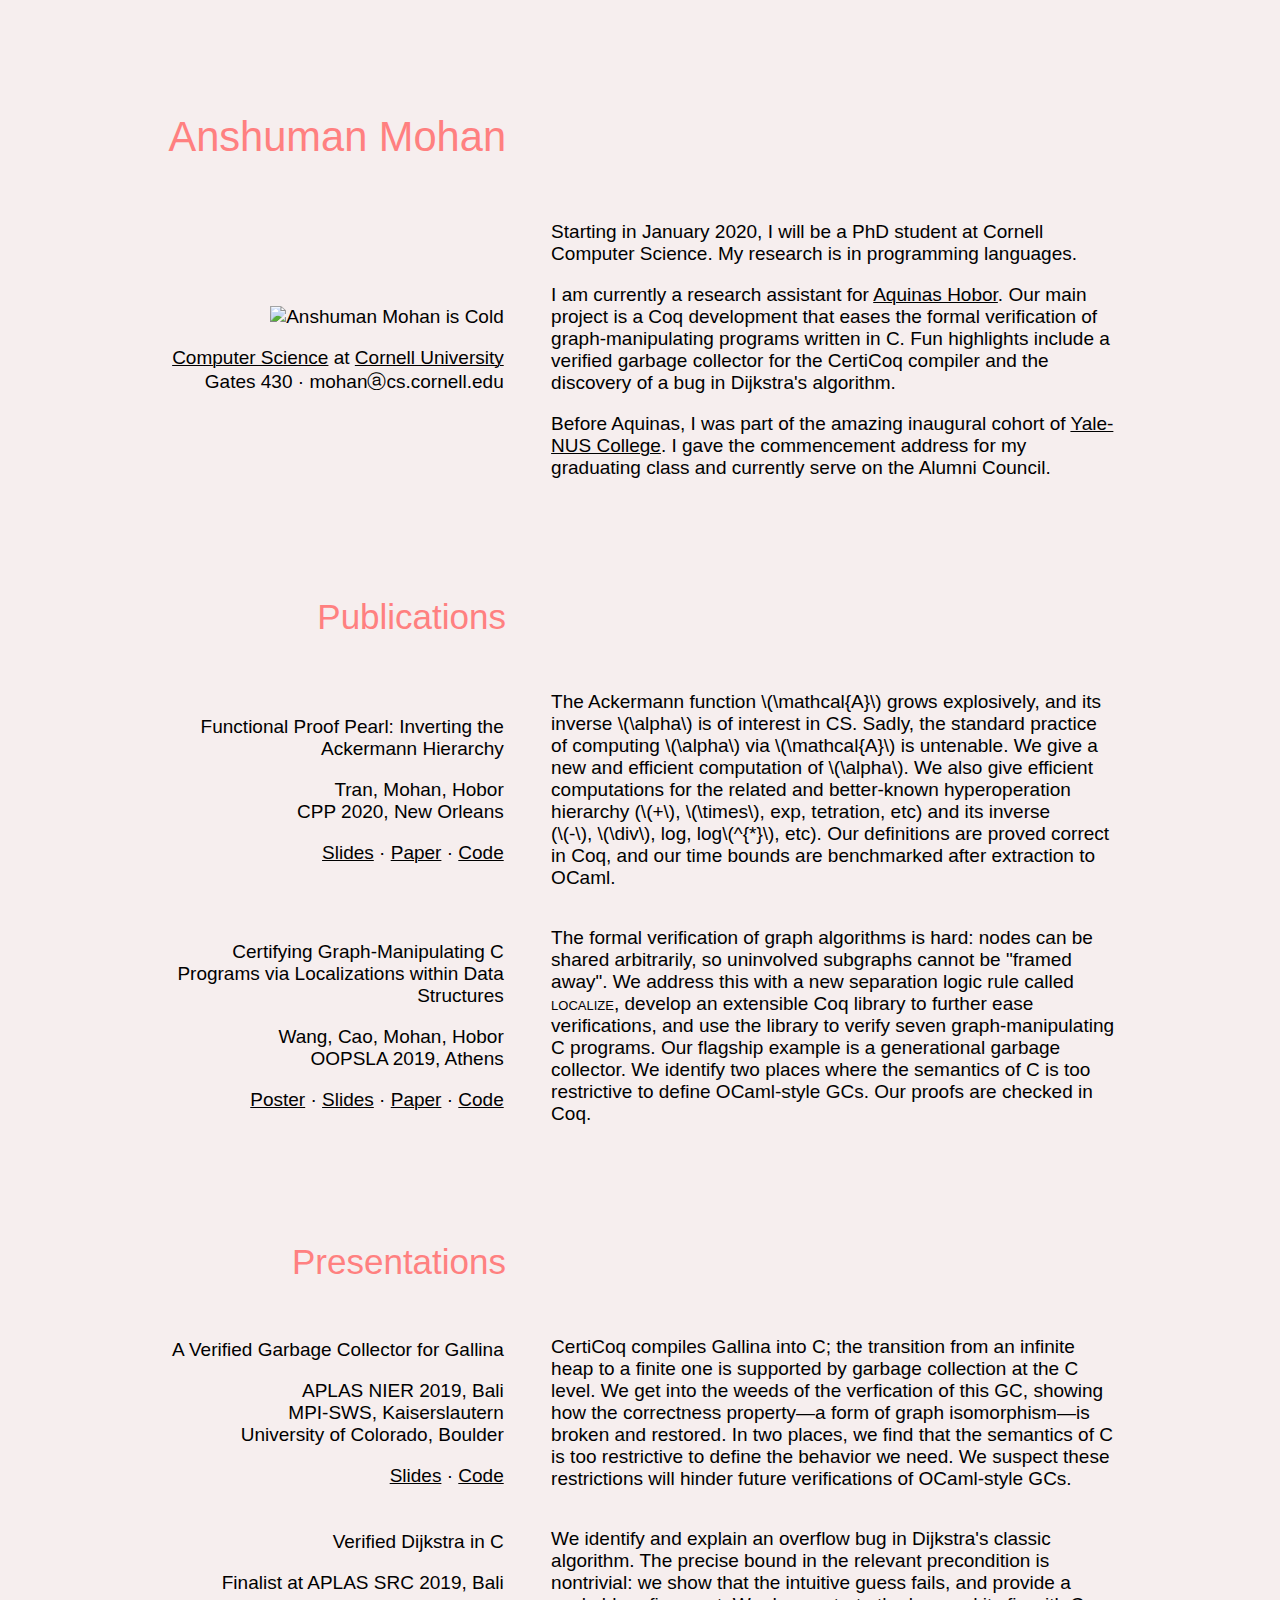
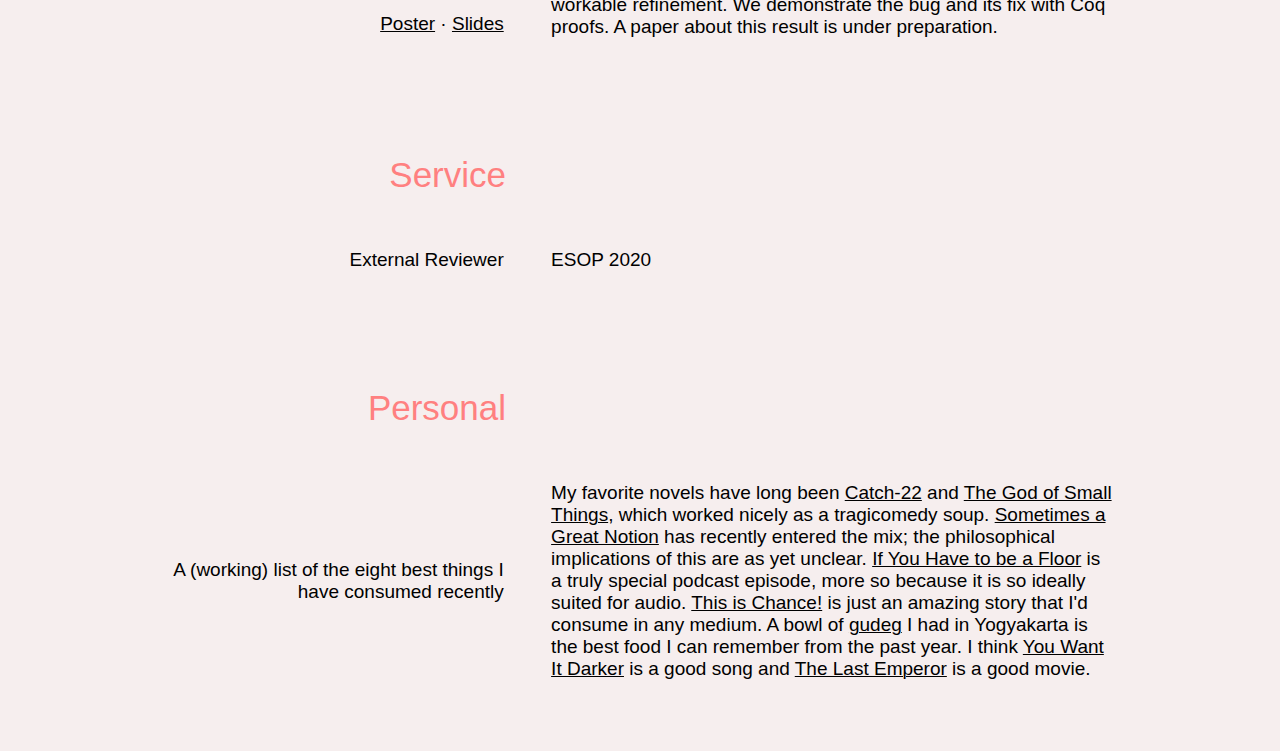
==== index.html @ ba5b2bb0 "Add google verification metatag" ====
<!DOCTYPE html>
<html>
  <head>
    <link rel="stylesheet" href="style.css">
    <title> Anshuman Mohan </title>
    <link rel="icon" href="images/favicon.png" type="image/png">
    <script src="https://polyfill.io/v3/polyfill.min.js?features=es6"></script>
    <script id="MathJax-script" async
          src="https://cdn.jsdelivr.net/npm/mathjax@3/es5/tex-mml-chtml.js">
    </script>

    <meta property="description" content="I am a first-year PhD student at Cornell Computer Science. My research is in programming languages."/>
    <meta name="keywords" 
          content="programming languages,
                   garbage collection,
                   Coq, Ocaml, compiler,
                   formal, verification,
                   Cornell, Yale-NUS">
    <meta name="viewport" content="width=device-width, initial-scale=1.0">

    <meta property="og:url" content="https://anshumanmohan.github.io/web/"/>
    <meta property="og:type" content="website"/>
    <meta property="og:title" content="Anshuman Mohan"/>
    <meta property="og:description" content="I am a first-year PhD student at Cornell Computer Science. My research is in programming languages."/>
    <meta property="og:image" content="images/anshuman-cold.jpg" />

    <meta name="google-site-verification" content="mIRvdHTq5eIpmwit-JxYPge7PD6ldE9SUw_BQwIrXYo" />
  </head>

  <body>

    <div class="title" id="name">
      <p> Anshuman Mohan </p>
    </div>

    <div class="grid">
      <div class="bio info">
        <p> <img class="resize"
              src="images/anshuman-cold.jpg" 
              alt="Anshuman Mohan is Cold"
              width="340px"> </p>
        <p> <a href="https://www.cs.cornell.edu/">Computer Science</a> at
            <a href="https://www.cornell.edu/">Cornell University</a> <br>
            Gates 430 &middot
            mohan&#9424cs.cornell.edu </p>
      </div>

      <div class="bio blurb">
        <!-- <p> I am a first-year PhD student at Cornell Computer Science. 
        My research is in programming languages. </p> -->

        <p> Starting in January 2020, I will be a PhD student at Cornell Computer Science. 
            My research is in programming languages. </p>

<!--        <p> Before Cornell, I was a research assistant for  -->
        <p> I am currently a research assistant for 
            <a href="https://www.comp.nus.edu.sg/~hobor/">Aquinas Hobor</a>. 
            Our main project is a Coq development that eases the formal 
            verification of graph-manipulating programs written in C. 
            Fun highlights include a verified garbage collector for the 
            CertiCoq compiler and the discovery of a bug in Dijkstra's algorithm. </p>

        <p> Before Aquinas, I was part of the amazing inaugural cohort of 
            <a href="https://www.yale-nus.edu.sg/">Yale-NUS College</a>. 
            I gave the commencement address for my 
            graduating class and currently serve on the Alumni Council. </p>
      </div>
    
    </div>

    <div class="title">
      <p> Publications </p>
    </div>

    <div class="grid">
      
      <div class="ack info">
        <p class="papername"> Functional Proof Pearl:
        Inverting the Ackermann Hierarchy </p>
        <p> Tran, Mohan, Hobor <br>
            CPP 2020, New Orleans </p>
        <p> <a href="slides/inv-ack-slides.pdf">Slides</a> 
            &middot 
            <a href="papers/inv-ack-as-published.pdf">Paper</a> 
            &middot 
            <a href="https://github.com/inv-ack/inv-ack">Code</a> </p>
      </div>

      <div class="ack blurb">
        <p> The Ackermann function \(\mathcal{A}\) grows explosively, and its inverse
            \(\alpha\) is of interest in CS. Sadly, the standard practice of computing 
            \(\alpha\) via \(\mathcal{A}\) is untenable.
            We give a new and efficient computation of \(\alpha\). 
            We also give efficient computations for the 
            related and better-known hyperoperation hierarchy 
            <span class="nowrap">(\(+\), \(\times\), exp, tetration, etc)</span> 
            and its inverse
            <span class="nowrap">(\(-\), \(\div\), log, log\(^{*}\), etc)</span>.
            Our definitions are proved correct in Coq, 
            and our time bounds are benchmarked after extraction to OCaml. </p>
      </div>

      <div class="autoquack info">
        <p class="papername"> Certifying Graph-Manipulating C Programs
            via Localizations within Data Structures </p>
        <p> Wang, Cao, Mohan, Hobor <br>
            OOPSLA 2019, Athens </p>
        <p> <a href="posters/autoquack-poster.pdf">Poster</a>
            &middot
            <a href="slides/autoquack-slides.pdf">Slides</a> 
            &middot 
            <a href="papers/autoquack-as-published.pdf">Paper</a>            
            &middot 
            <a href="https://zenodo.org/record/3368779#.X2XOQ5MzYWo">Code</a> </p>
      </div>

      <div class="autoquack blurb">
        <p> The formal verification of graph algorithms is hard: nodes can be shared
            arbitrarily, so uninvolved subgraphs cannot be "framed away".
            We address this with a new separation logic rule
            called <span class="sc">localize</span>, 
            develop an extensible Coq library to further ease 
            verifications, and use the library to verify seven 
            graph-manipulating C programs. Our flagship example is a 
            generational garbage collector.
            We identify two places where the semantics of C is 
            too restrictive to define 
            OCaml-style GCs.
            Our proofs are checked in Coq. </p>
      </div>
    
    </div>

    <div class="title">
      <p> Presentations </p>
    </div>

    <div class="grid">

      <div class="gc-talk info">
        <p class="papername"> A Verified Garbage Collector for Gallina </p>
        <p> APLAS NIER 2019, Bali <br>
            MPI-SWS, Kaiserslautern <br>
            University of Colorado, Boulder </p>
        <p> <a href="slides/gc-slides.pdf">Slides</a> 
            &middot
            <a href="https://zenodo.org/record/3368779#.X2XOQ5MzYWo">Code</a> </p>
      </div>

      <div class="gc-talk blurb">
        <p> CertiCoq compiles Gallina into C;
            the transition from an infinite heap to a 
            finite one is supported by garbage collection 
            at the C level. 
            We get into the weeds of the verfication of this GC, 
            showing how the correctness property&mdash;a form of
            graph isomorphism&mdash;is broken and restored.
            In two places, we find that the semantics of C 
            is too restrictive to define the 
            behavior we need. We suspect these restrictions 
            will hinder future verifications of OCaml-style GCs. </p>
      </div>

      <div class="dijk-talk info">
        <p class="papername"> Verified Dijkstra in C </p>
        <p> Finalist at APLAS SRC 2019, Bali </p>
        <p> <a href="posters/dijk-poster.pdf">Poster</a> 
            &middot
            <a href="slides/dijk-slides.pdf">Slides</a> </p>
      </div>

      <div class="dijk-talk blurb">
        <p> We identify and explain an overflow bug in
            Dijkstra's classic algorithm. The precise bound in the relevant 
            precondition is nontrivial: we show that the intuitive guess
            fails, and provide a workable refinement.
            We demonstrate the bug and its fix with Coq proofs.
            A paper about this result is under preparation.
         </p>
      </div>
  
    </div>

    <div class="title">
      <p> Service </p>
    </div>

    <div class="grid">

      <div class="esop-2020 info">
        <p> External Reviewer </p>
      </div>

      <div class="esop-2020 blurb">
        <p> ESOP 2020 </p>
      </div>

    </div>

    <div class="title">
      <p> Personal </p>
    </div>

    <div class="grid">

      <div class="fav-things info">
        <p> A (working) list of the eight best things I have consumed recently </p>
      </div>

      <div class="fav-things blurb">
        <p> My favorite novels have long been 
            <a href="https://en.wikipedia.org/wiki/Catch-22">Catch-22</a>
            and
            <a href="https://en.wikipedia.org/wiki/The_God_of_Small_Things">The God 
            of Small Things</a>,
            which worked nicely as a tragicomedy soup. 
            <a href="https://en.wikipedia.org/wiki/Sometimes_a_Great_Notion">
            Sometimes a Great Notion</a>
            has recently entered the mix; 
            the philosophical implications of this are as yet unclear.
            <a href="https://thememorypalace.us/if-you-have-to-be-a-floor-the-met-residency-episode-6/">
            If You Have to be a Floor</a>
            is a truly special podcast episode, more so because it is so 
            ideally suited for audio.
            <a href="https://99percentinvisible.org/episode/this-is-chance-redux/">
            This is Chance!</a> 
            is just an amazing story that I'd consume in any medium.
            A bowl of <a href="https://en.wikipedia.org/wiki/Gudeg">gudeg</a> 
            I had in Yogyakarta is the best food I can remember from the past year.
            I think <a href="https://youtu.be/YD6fvzGIBfQ">You Want It Darker</a> 
            is a good song and 
            <a href="https://en.wikipedia.org/wiki/The_Last_Emperor">The Last Emperor</a>
            is a good movie. </p>
      </div>
<!--
      <div class="planet info">
        <p> To <del>plant a garden</del> do scientific research is to believe in tomorrow </p>
      </div>

      <div class="planet blurb">
        <p>  </p>
      </div>
    -->

    </div>
    <br> <br>
  </body>

</html>
---- style.css ----
* {
    box-sizing: border-box;
}

body {
   font-family: "HelveticaNeue-Light", "Helvetica Neue Light", "Helvetica Neue", Helvetica, Arial, "Lucida Grande", sans-serif; 
   font-weight: 300;
   background-color: hsl(0, 30%, 95%);
   font-size: 19px;
}

#name {
    font-size: 41.6px;
}

a, a:visited, a:active {
  color: black;
  text-decoration-thickness: 0.5px;
}

a:hover {
  text-decoration: none; 
}

.title {
    margin: auto;
    text-align: right;
    font-size: 35px;
    padding-top: 5%;
    padding-right: 60.6%;
    color: #ff8080;
    font-weight: 100;
}

.grid {
  margin: auto;
  width: 75%;
  display: grid;
  grid-template-columns: 3fr 5fr;
  grid-column-gap: 5%;
}

.info, 
.blurb {
  align-self: center;
}

.info {
  text-align: right;
}

.sc {
  font-variant: small-caps;
}

.nowrap {
  white-space: nowrap;
}

.resize {
  max-width: 100%;
  max-height: 100%;
}

/* skinny screen overrides */
@media (max-width: 715px) {
  .grid {
    width: 95%;
    grid-template-columns: 1fr;
    grid-column-gap: 0%;
  }
  .info, 
  .blurb {
    align-self: center;
    text-align: left;
  }
  .blurb {
    padding-bottom: 5%;
  }
  .title {
    margin: auto;
    text-align: left;
    font-size: 35px;
    padding-left: 2.5%;
    padding-top: 5%;
    color: #ff8080;
    font-weight: 100;
  }
}
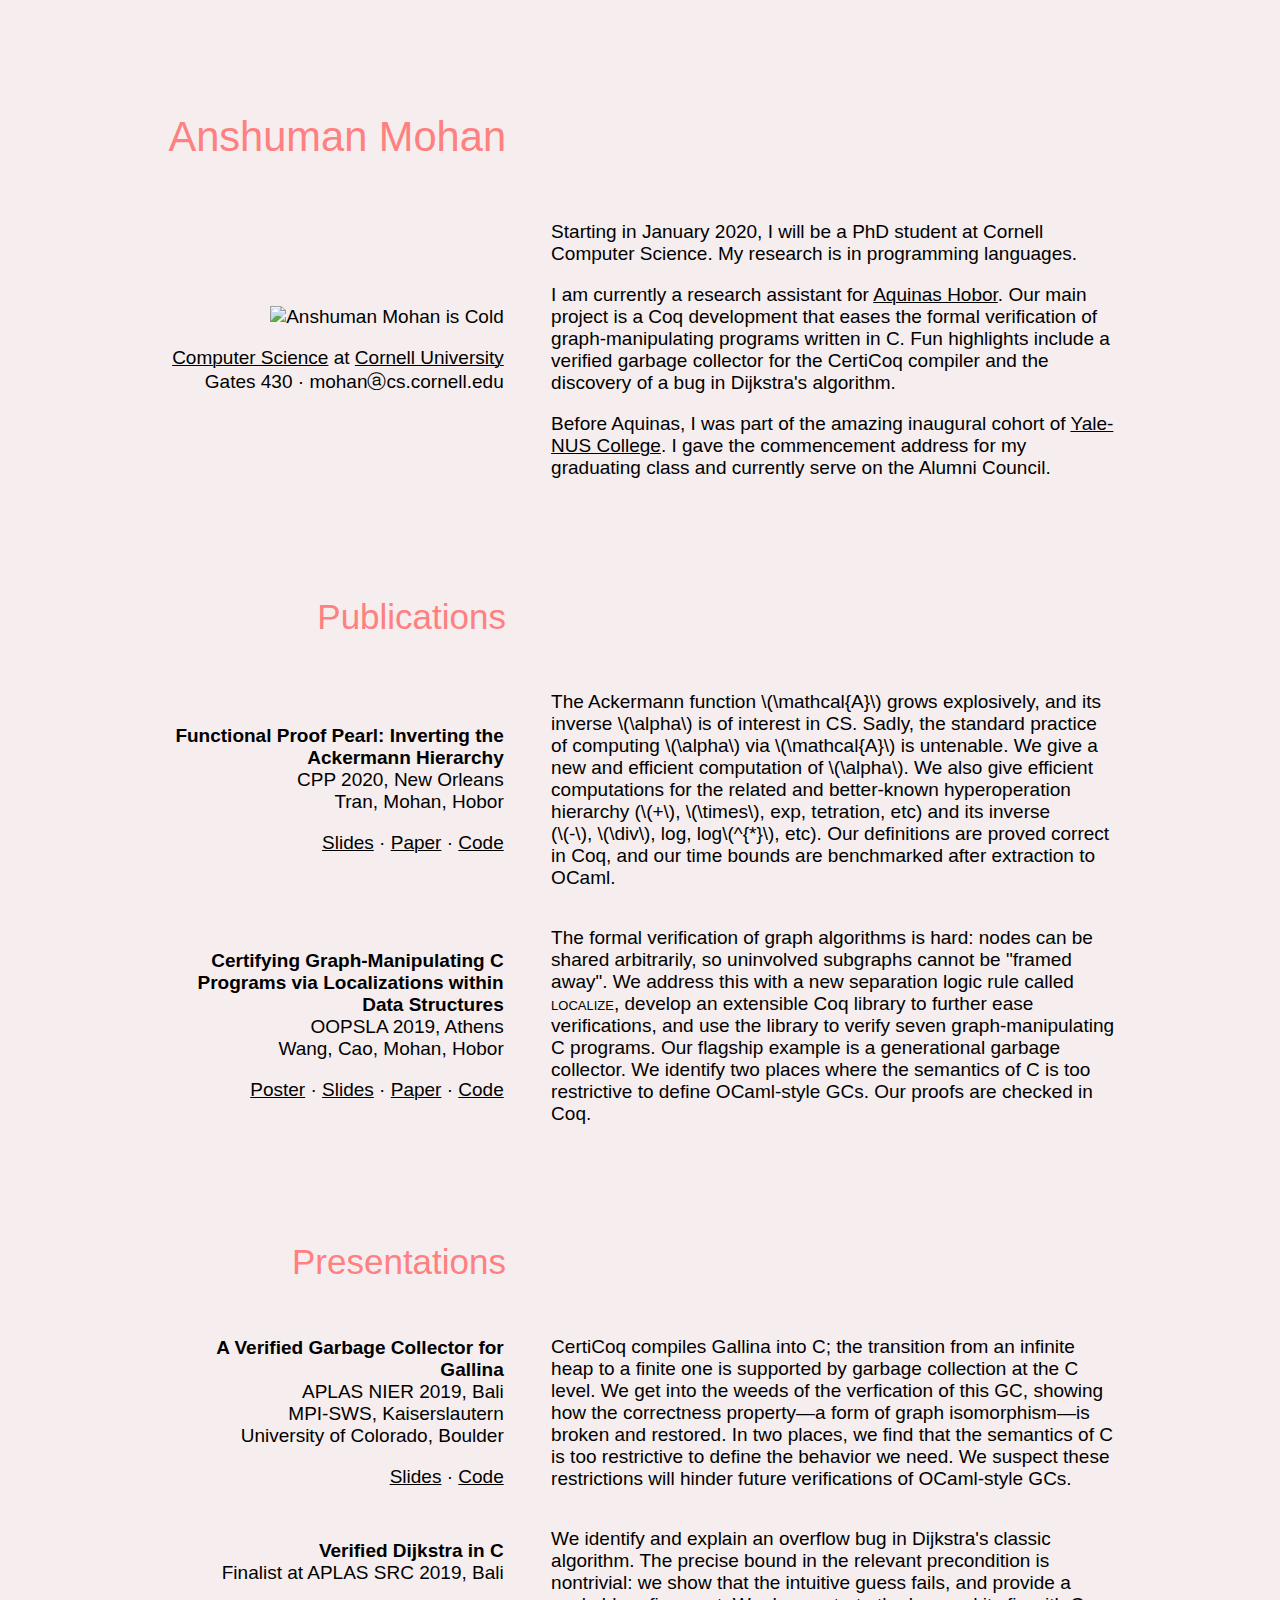
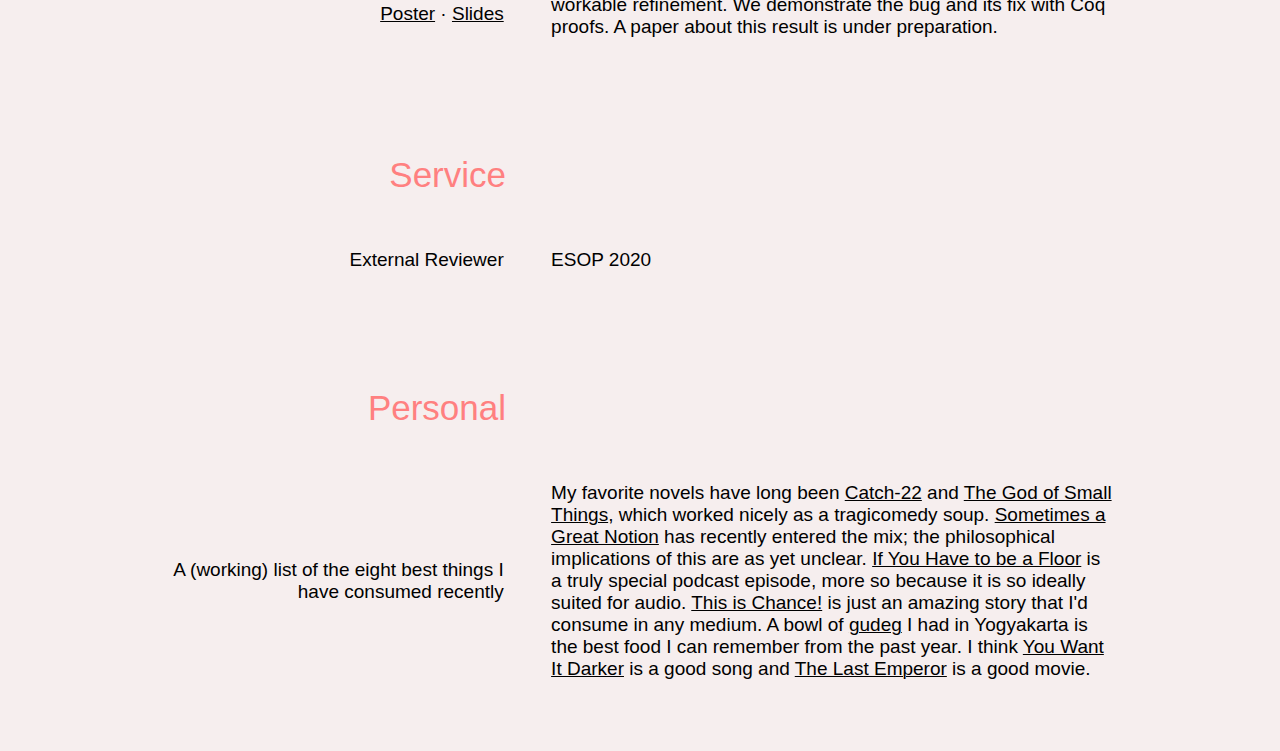
==== commit f5a94677: "Judicious bolding" ====
--- a/index.html
+++ b/index.html
@@ -49,8 +49,8 @@
         <!-- <p> I am a first-year PhD student at Cornell Computer Science. 
         My research is in programming languages. </p> -->
 
-        <p> Starting in January 2020, I will be a PhD student at Cornell Computer Science. 
-            My research is in programming languages. </p>
+        <p> Starting in January 2020, I will be a <b>PhD student at Cornell 
+        Computer Science</b>. My research is in programming languages. </p>
 
 <!--        <p> Before Cornell, I was a research assistant for  -->
         <p> I am currently a research assistant for 
@@ -75,10 +75,10 @@
     <div class="grid">
       
       <div class="ack info">
-        <p class="papername"> Functional Proof Pearl:
-        Inverting the Ackermann Hierarchy </p>
-        <p> Tran, Mohan, Hobor <br>
-            CPP 2020, New Orleans </p>
+        <p><div class="papername"> Functional Proof Pearl:
+        Inverting the Ackermann Hierarchy </div>
+        CPP 2020, New Orleans <br>
+        Tran, Mohan, Hobor </p>
         <p> <a href="slides/inv-ack-slides.pdf">Slides</a> 
             &middot 
             <a href="papers/inv-ack-as-published.pdf">Paper</a> 
@@ -101,10 +101,10 @@
       </div>
 
       <div class="autoquack info">
-        <p class="papername"> Certifying Graph-Manipulating C Programs
-            via Localizations within Data Structures </p>
-        <p> Wang, Cao, Mohan, Hobor <br>
-            OOPSLA 2019, Athens </p>
+        <p> <div class="papername"> Certifying Graph-Manipulating C Programs
+            via Localizations within Data Structures </div>
+            OOPSLA 2019, Athens <br>
+            Wang, Cao, Mohan, Hobor </p>
         <p> <a href="posters/autoquack-poster.pdf">Poster</a>
             &middot
             <a href="slides/autoquack-slides.pdf">Slides</a> 
@@ -138,8 +138,8 @@
     <div class="grid">
 
       <div class="gc-talk info">
-        <p class="papername"> A Verified Garbage Collector for Gallina </p>
-        <p> APLAS NIER 2019, Bali <br>
+        <p> <div class="papername"> A Verified Garbage Collector for Gallina </div>
+            APLAS NIER 2019, Bali <br>
             MPI-SWS, Kaiserslautern <br>
             University of Colorado, Boulder </p>
         <p> <a href="slides/gc-slides.pdf">Slides</a> 
@@ -162,8 +162,8 @@
       </div>
 
       <div class="dijk-talk info">
-        <p class="papername"> Verified Dijkstra in C </p>
-        <p> Finalist at APLAS SRC 2019, Bali </p>
+        <p> <div class="papername"> Verified Dijkstra in C </div>
+            Finalist at APLAS SRC 2019, Bali </p>
         <p> <a href="posters/dijk-poster.pdf">Poster</a> 
             &middot
             <a href="slides/dijk-slides.pdf">Slides</a> </p>
--- a/style.css
+++ b/style.css
@@ -57,6 +57,10 @@
   white-space: nowrap;
 }
 
+.papername {
+    font-weight: bold;
+}
+
 .resize {
   max-width: 100%;
   max-height: 100%;
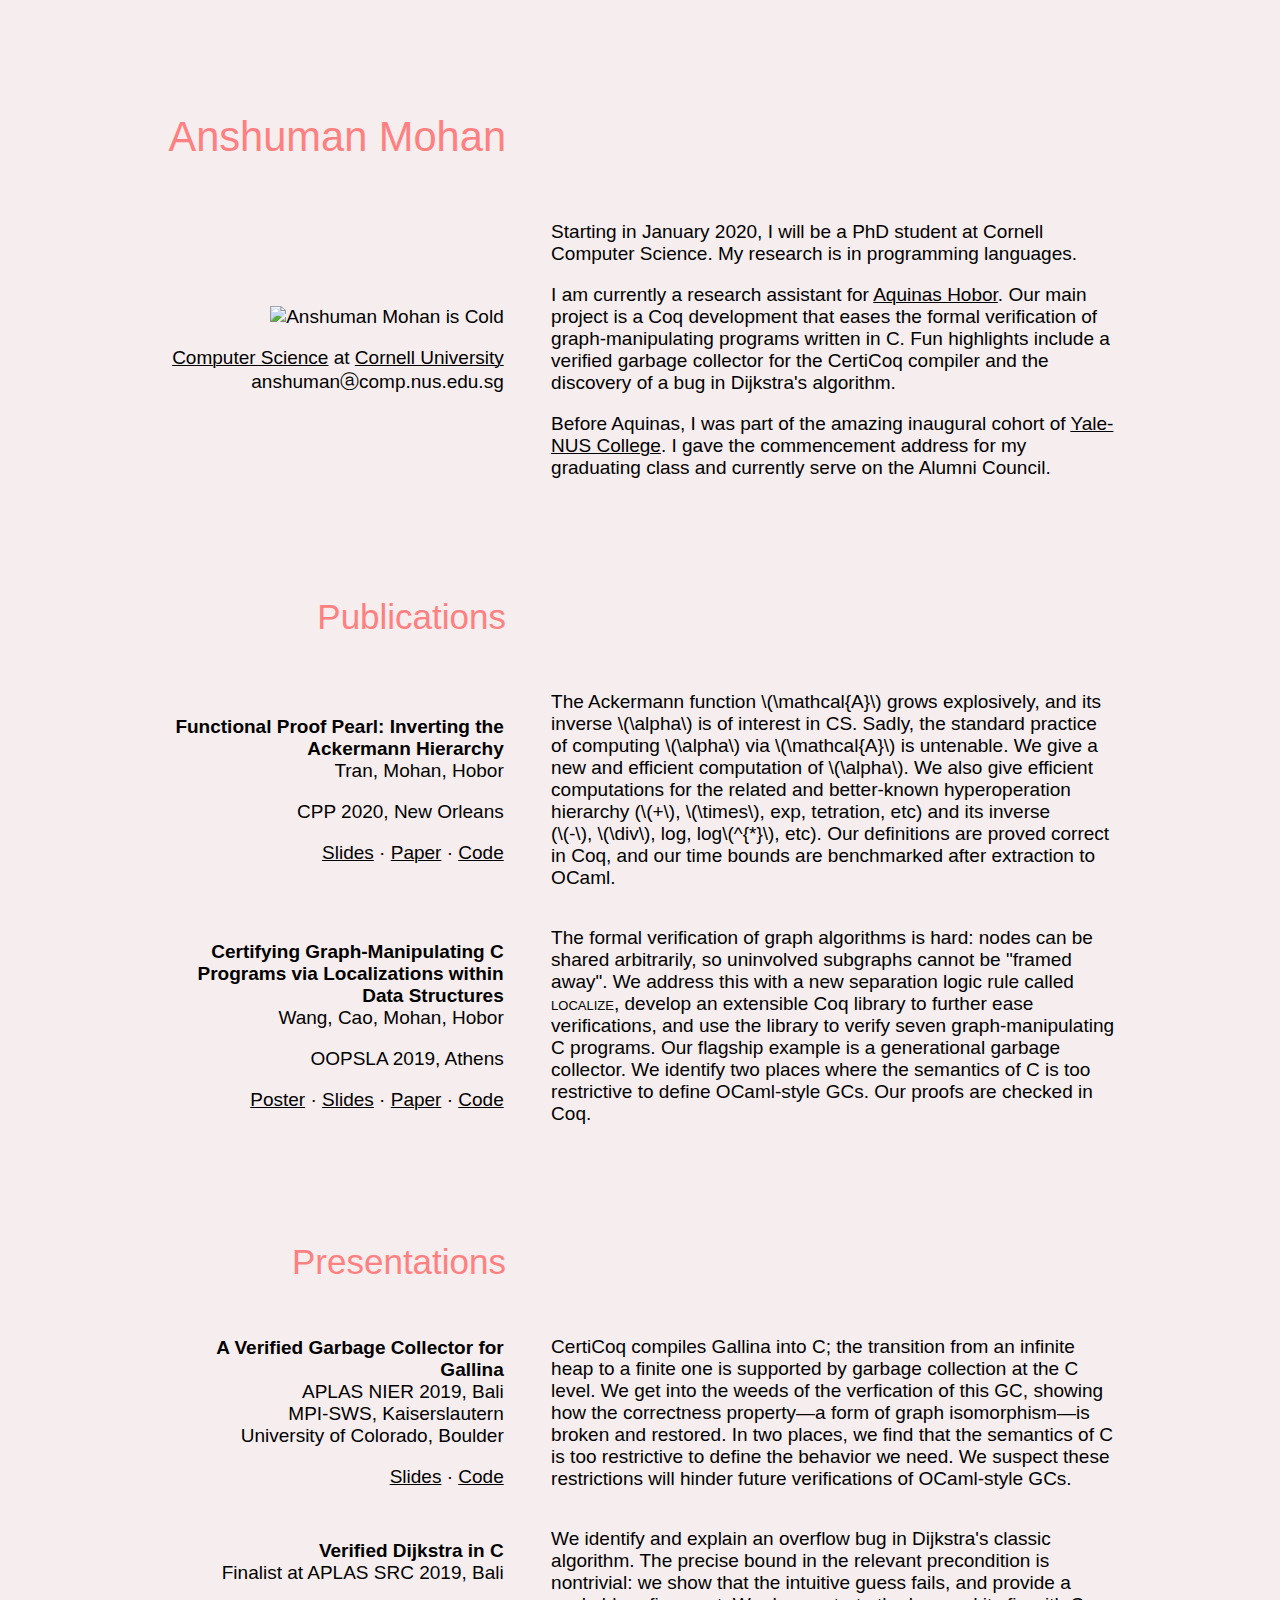
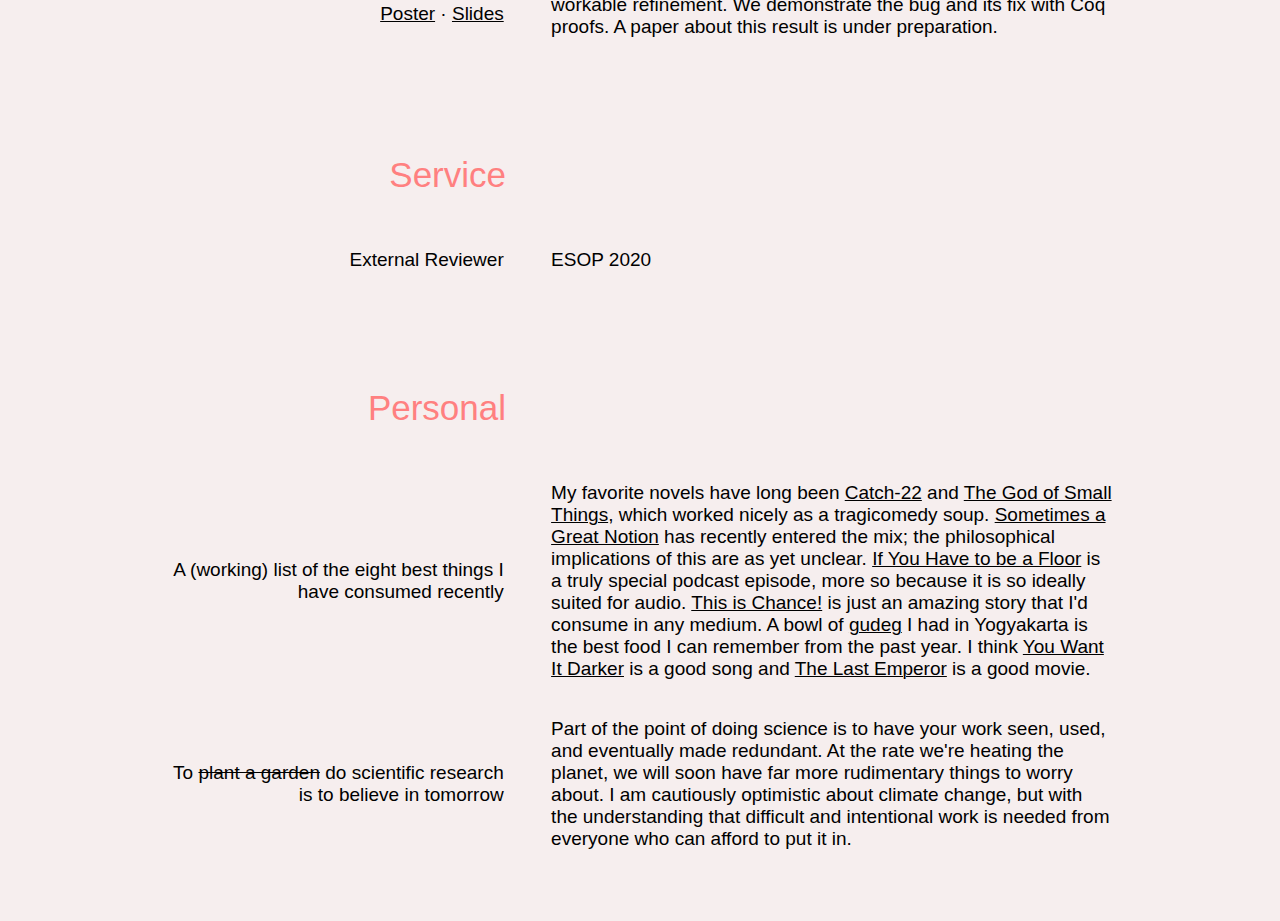
==== commit 2f16f946: "Add planet" ====
--- a/index.html
+++ b/index.html
@@ -41,8 +41,10 @@
               width="340px"> </p>
         <p> <a href="https://www.cs.cornell.edu/">Computer Science</a> at
             <a href="https://www.cornell.edu/">Cornell University</a> <br>
-            Gates 430 &middot
-            mohan&#9424cs.cornell.edu </p>
+            <!--Gates 430 &middot
+            mohan&#9424cs.cornell.edu -->
+            anshuman&#9424comp.nus.edu.sg
+          </p>
       </div>
 
       <div class="bio blurb">
@@ -55,8 +57,8 @@
 <!--        <p> Before Cornell, I was a research assistant for  -->
         <p> I am currently a research assistant for 
             <a href="https://www.comp.nus.edu.sg/~hobor/">Aquinas Hobor</a>. 
-            Our main project is a Coq development that eases the formal 
-            verification of graph-manipulating programs written in C. 
+            Our main project is a Coq development that eases the <b>formal 
+            verification</b> of graph-manipulating programs written in C. 
             Fun highlights include a verified garbage collector for the 
             CertiCoq compiler and the discovery of a bug in Dijkstra's algorithm. </p>
 
@@ -77,8 +79,8 @@
       <div class="ack info">
         <p><div class="papername"> Functional Proof Pearl:
         Inverting the Ackermann Hierarchy </div>
-        CPP 2020, New Orleans <br>
         Tran, Mohan, Hobor </p>
+        <p>CPP 2020, New Orleans </p>
         <p> <a href="slides/inv-ack-slides.pdf">Slides</a> 
             &middot 
             <a href="papers/inv-ack-as-published.pdf">Paper</a> 
@@ -103,8 +105,9 @@
       <div class="autoquack info">
         <p> <div class="papername"> Certifying Graph-Manipulating C Programs
             via Localizations within Data Structures </div>
-            OOPSLA 2019, Athens <br>
             Wang, Cao, Mohan, Hobor </p>
+            <p>OOPSLA 2019, Athens </p>
+            
         <p> <a href="posters/autoquack-poster.pdf">Poster</a>
             &middot
             <a href="slides/autoquack-slides.pdf">Slides</a> 
@@ -232,15 +235,20 @@
             <a href="https://en.wikipedia.org/wiki/The_Last_Emperor">The Last Emperor</a>
             is a good movie. </p>
       </div>
-<!--
+
       <div class="planet info">
         <p> To <del>plant a garden</del> do scientific research is to believe in tomorrow </p>
       </div>
 
       <div class="planet blurb">
-        <p>  </p>
-      </div>
-    -->
+        <p> Part of the point of doing science is to have your work seen, used, and 
+            eventually made redundant. At the rate we're heating the planet, we will
+            soon have far more rudimentary things to worry about. I am cautiously 
+            optimistic about climate change, but with the understanding that 
+            difficult and intentional work is needed from everyone who can afford to 
+            put it in. 
+        </p>
+      </div>
 
     </div>
     <br> <br>
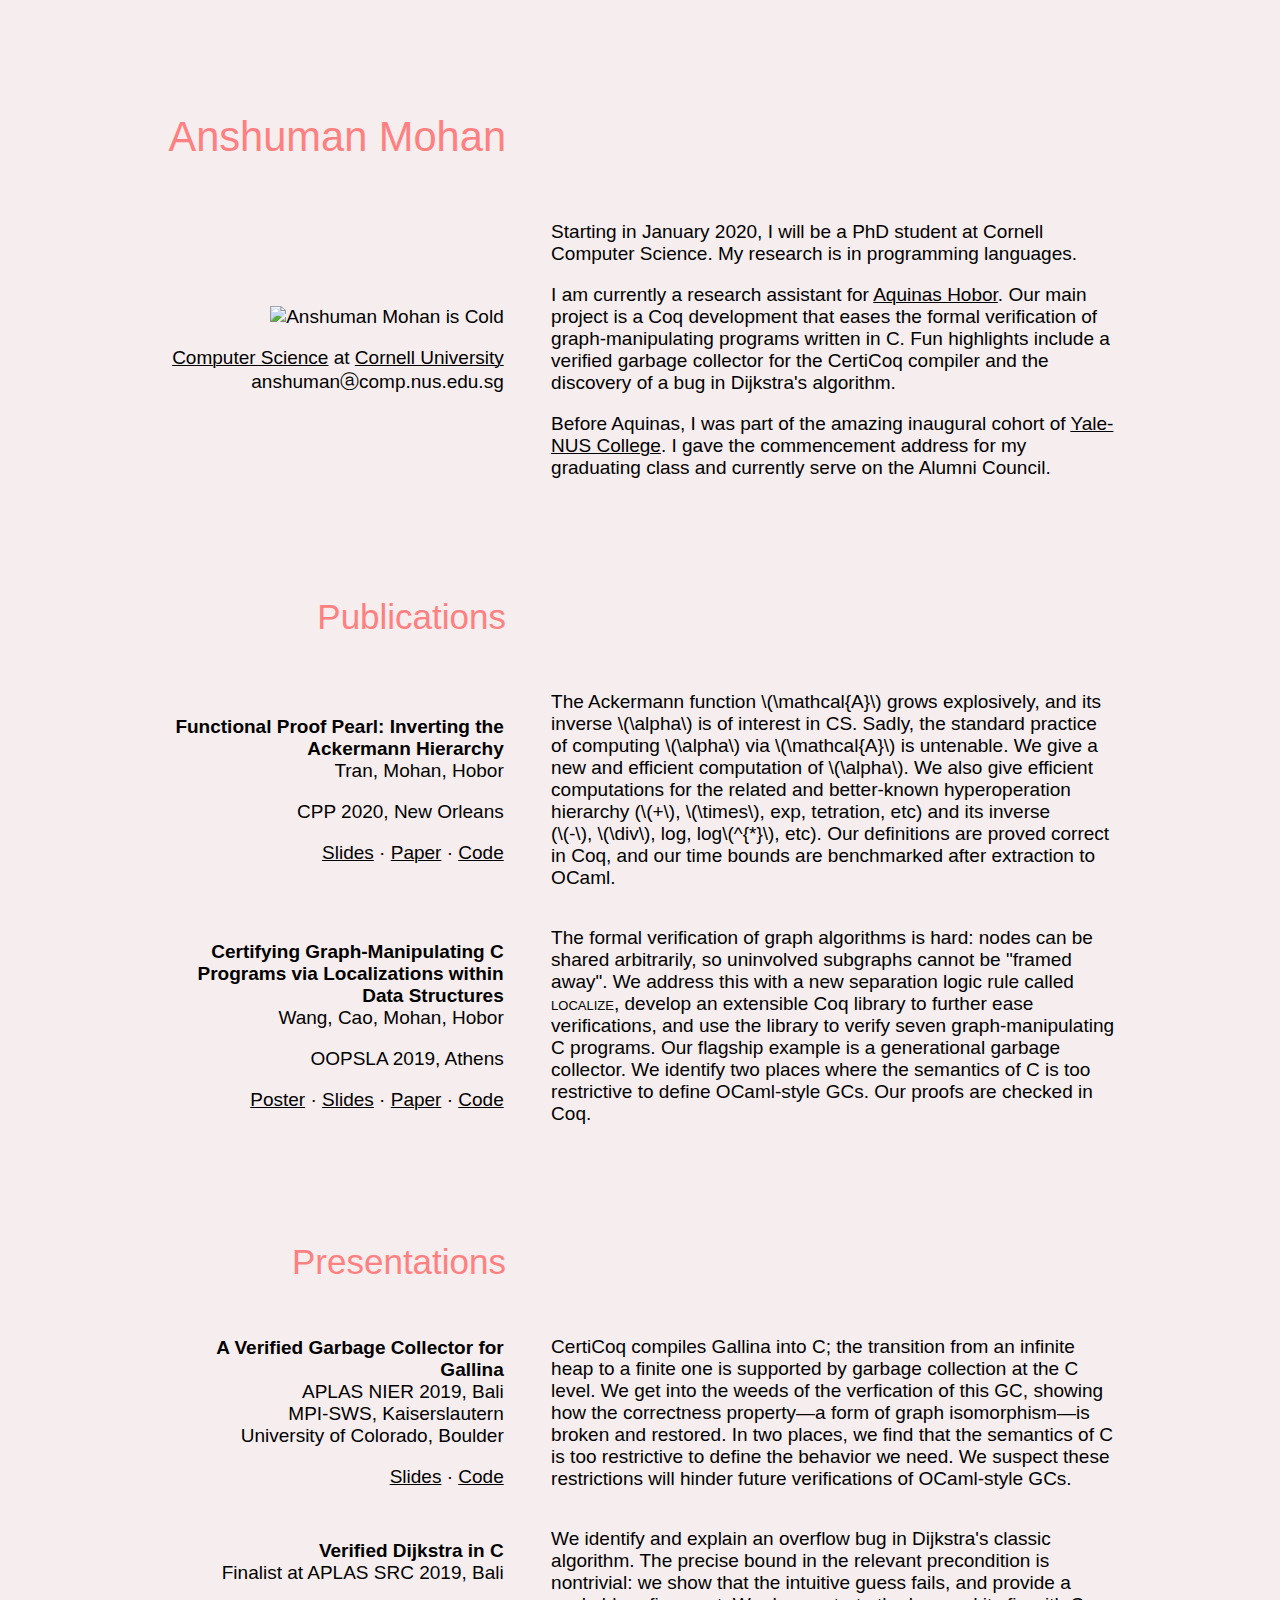
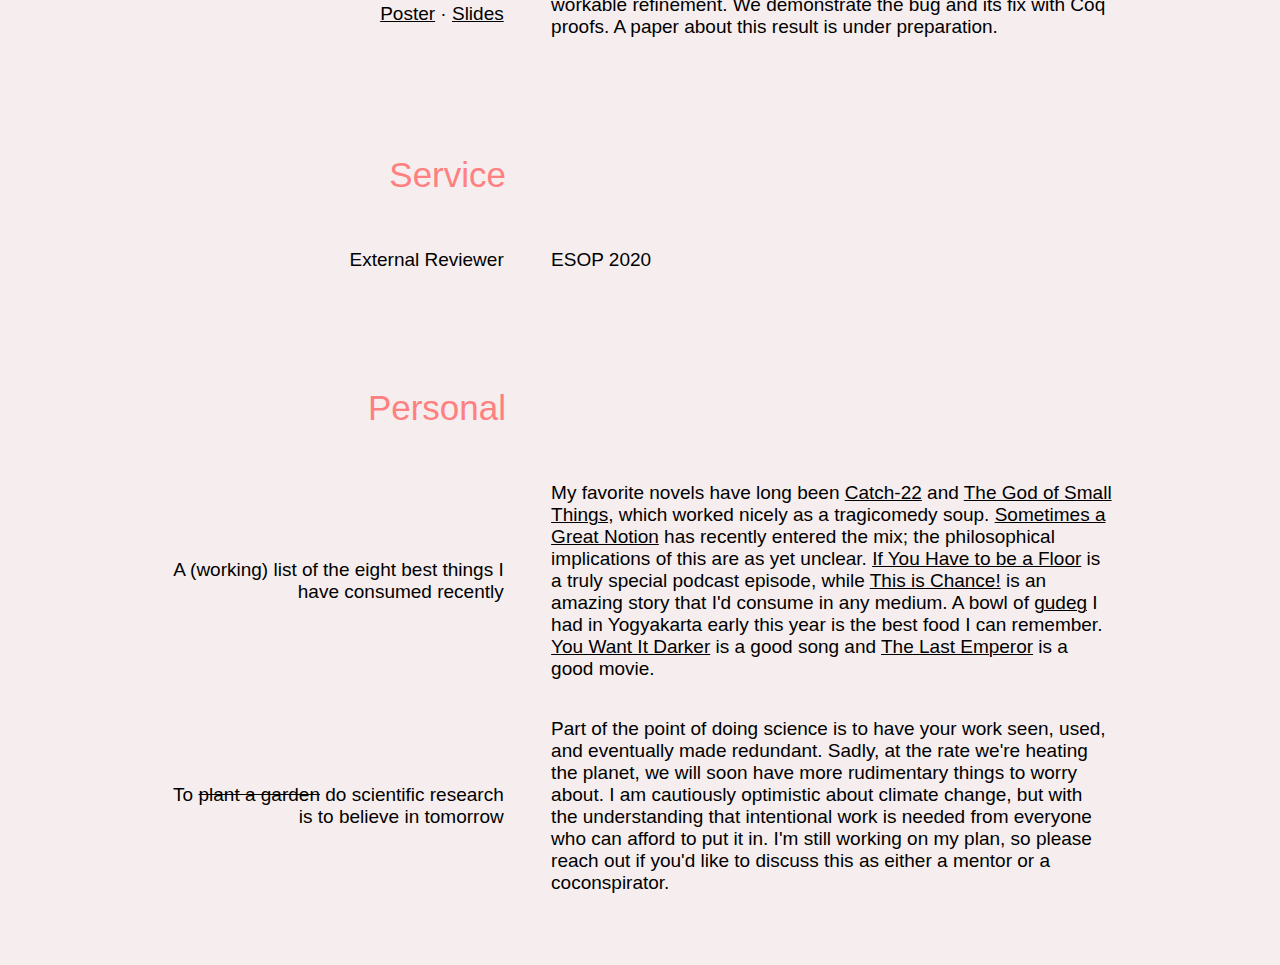
==== commit 3791bd45: "Tweaks in planet" ====
--- a/index.html
+++ b/index.html
@@ -223,14 +223,13 @@
             the philosophical implications of this are as yet unclear.
             <a href="https://thememorypalace.us/if-you-have-to-be-a-floor-the-met-residency-episode-6/">
             If You Have to be a Floor</a>
-            is a truly special podcast episode, more so because it is so 
-            ideally suited for audio.
+            is a truly special podcast episode, while
             <a href="https://99percentinvisible.org/episode/this-is-chance-redux/">
             This is Chance!</a> 
-            is just an amazing story that I'd consume in any medium.
+            is an amazing story that I'd consume in any medium.
             A bowl of <a href="https://en.wikipedia.org/wiki/Gudeg">gudeg</a> 
-            I had in Yogyakarta is the best food I can remember from the past year.
-            I think <a href="https://youtu.be/YD6fvzGIBfQ">You Want It Darker</a> 
+            I had in Yogyakarta early this year is the best food I can remember.
+            <a href="https://youtu.be/YD6fvzGIBfQ">You Want It Darker</a> 
             is a good song and 
             <a href="https://en.wikipedia.org/wiki/The_Last_Emperor">The Last Emperor</a>
             is a good movie. </p>
@@ -242,11 +241,12 @@
 
       <div class="planet blurb">
         <p> Part of the point of doing science is to have your work seen, used, and 
-            eventually made redundant. At the rate we're heating the planet, we will
-            soon have far more rudimentary things to worry about. I am cautiously 
+            eventually made redundant. Sadly, at the rate we're heating the planet, we will
+            soon have more rudimentary things to worry about. I am cautiously 
             optimistic about climate change, but with the understanding that 
-            difficult and intentional work is needed from everyone who can afford to 
-            put it in. 
+            intentional work is needed from everyone who can afford to put it in.
+            I'm still working on my plan, so please reach out if you'd like to discuss 
+            this as either a mentor or a coconspirator.
         </p>
       </div>
 
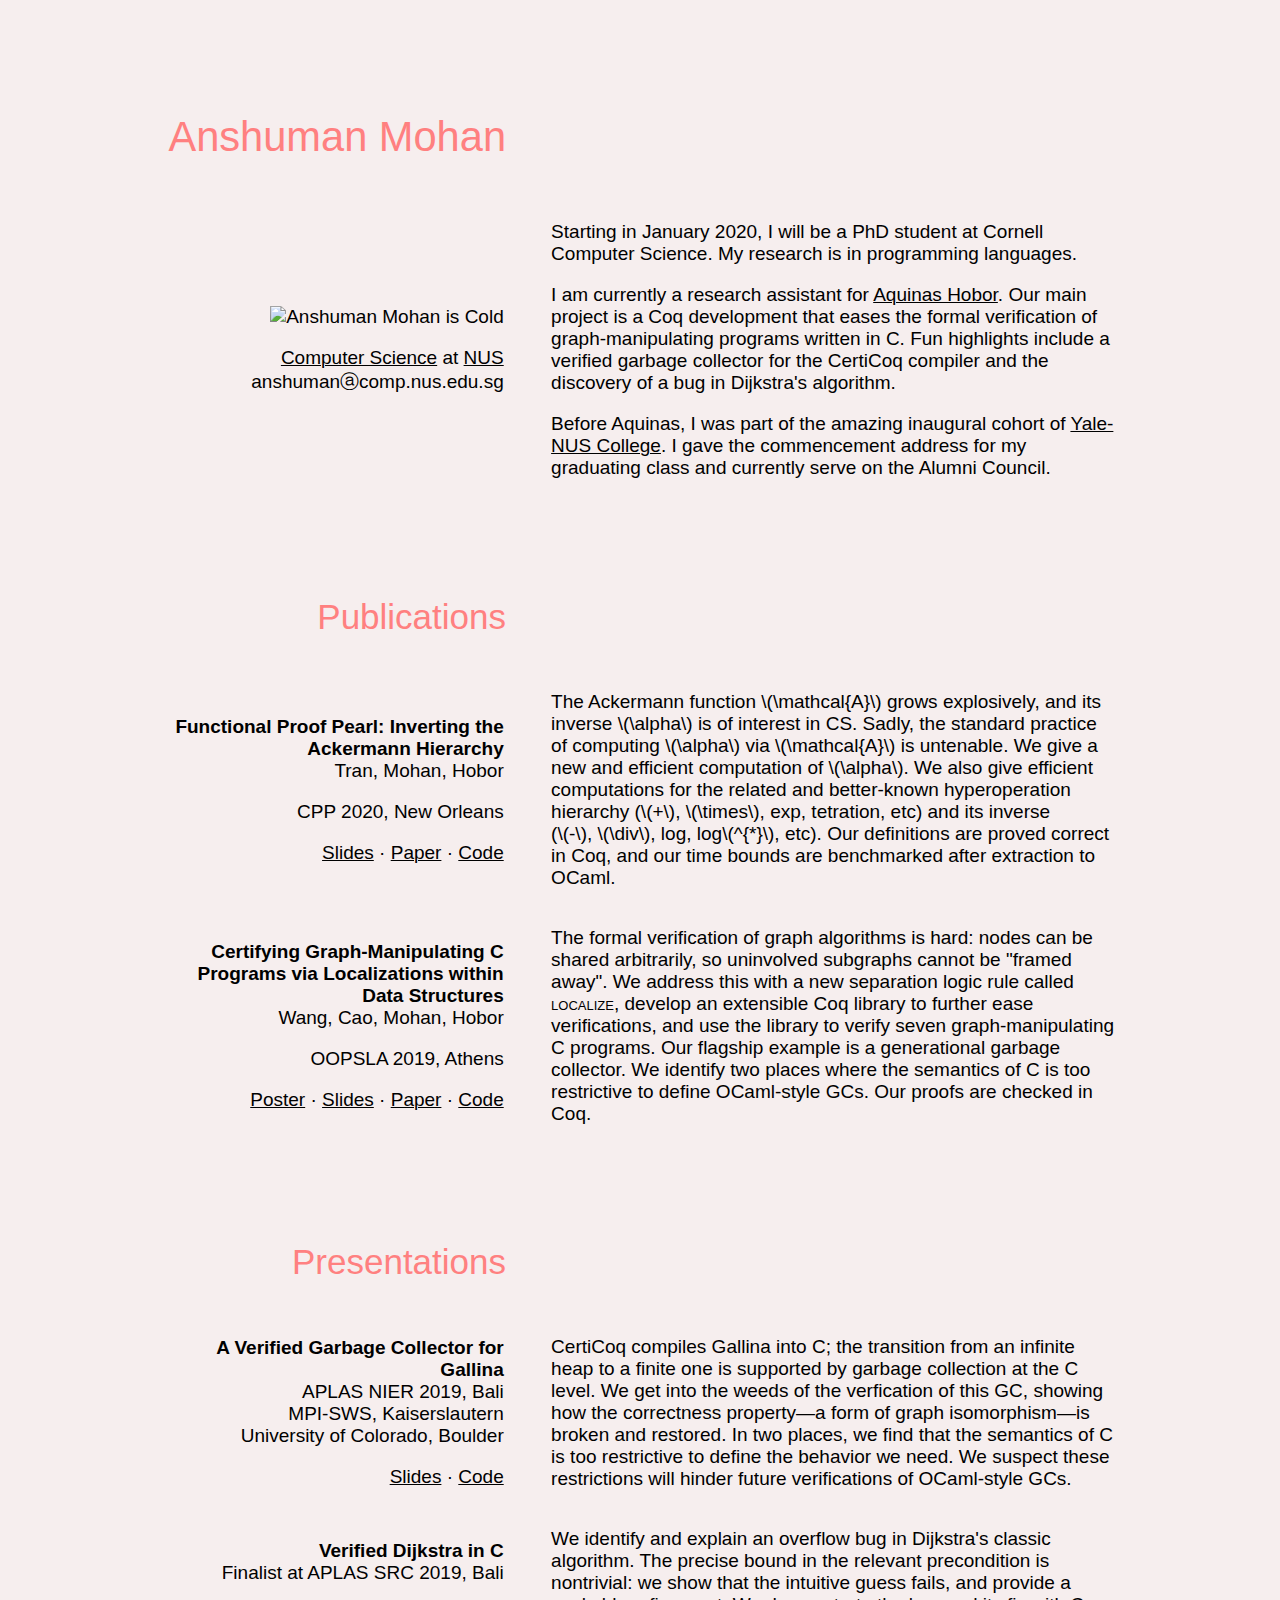
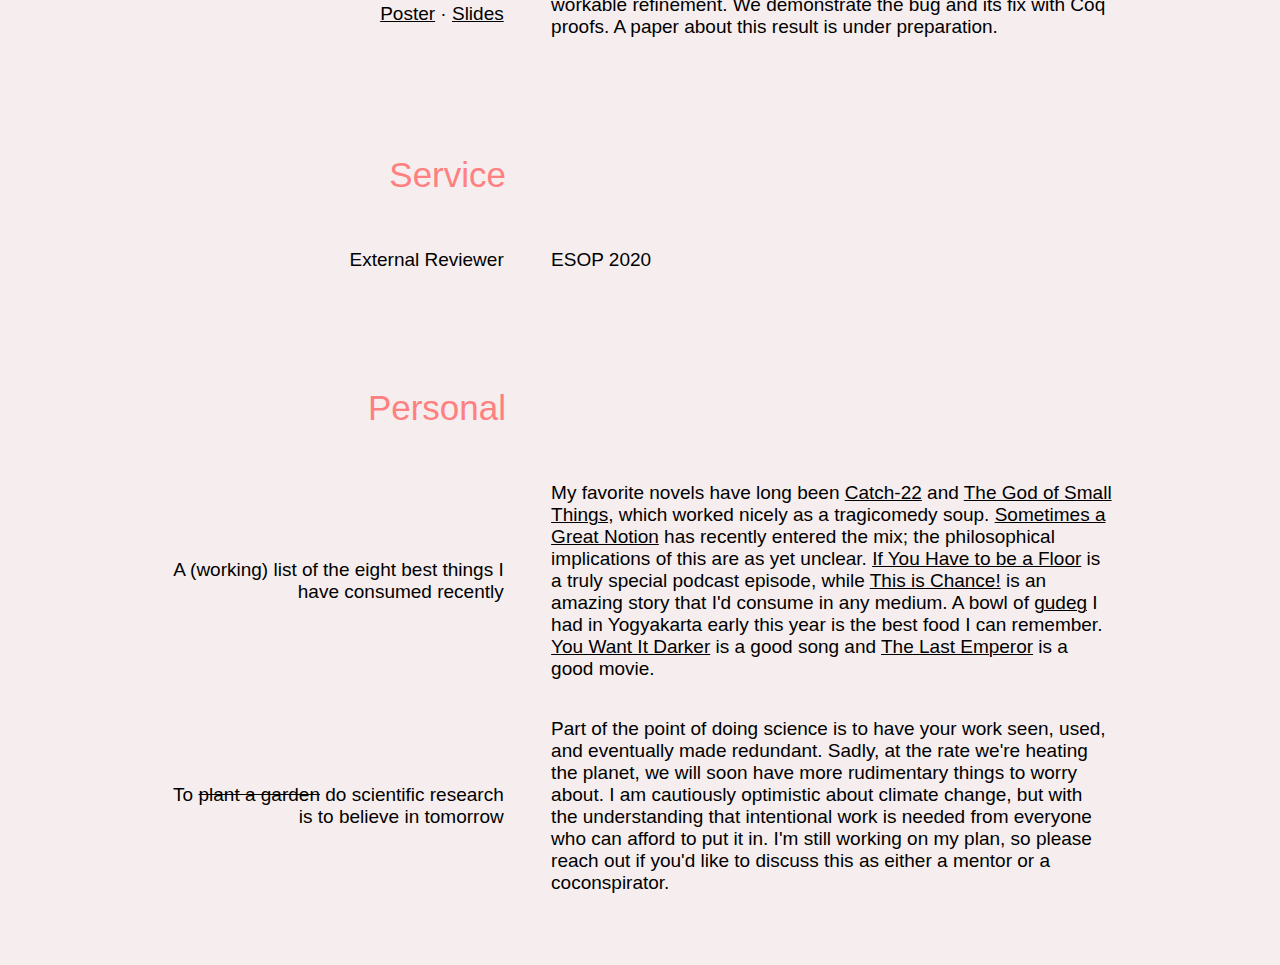
==== commit 3ad763b7: "NUS and not Cornell (for now)" ====
--- a/index.html
+++ b/index.html
@@ -39,10 +39,12 @@
               src="images/anshuman-cold.jpg" 
               alt="Anshuman Mohan is Cold"
               width="340px"> </p>
-        <p> <a href="https://www.cs.cornell.edu/">Computer Science</a> at
+        <p> <!--<a href="https://www.cs.cornell.edu/">Computer Science</a> at
             <a href="https://www.cornell.edu/">Cornell University</a> <br>
-            <!--Gates 430 &middot
+            Gates 430 &middot
             mohan&#9424cs.cornell.edu -->
+            <a href="https://www.comp.nus.edu.sg/">Computer Science</a> at
+            <a href="http://nus.edu.sg/">NUS</a> <br>
             anshuman&#9424comp.nus.edu.sg
           </p>
       </div>
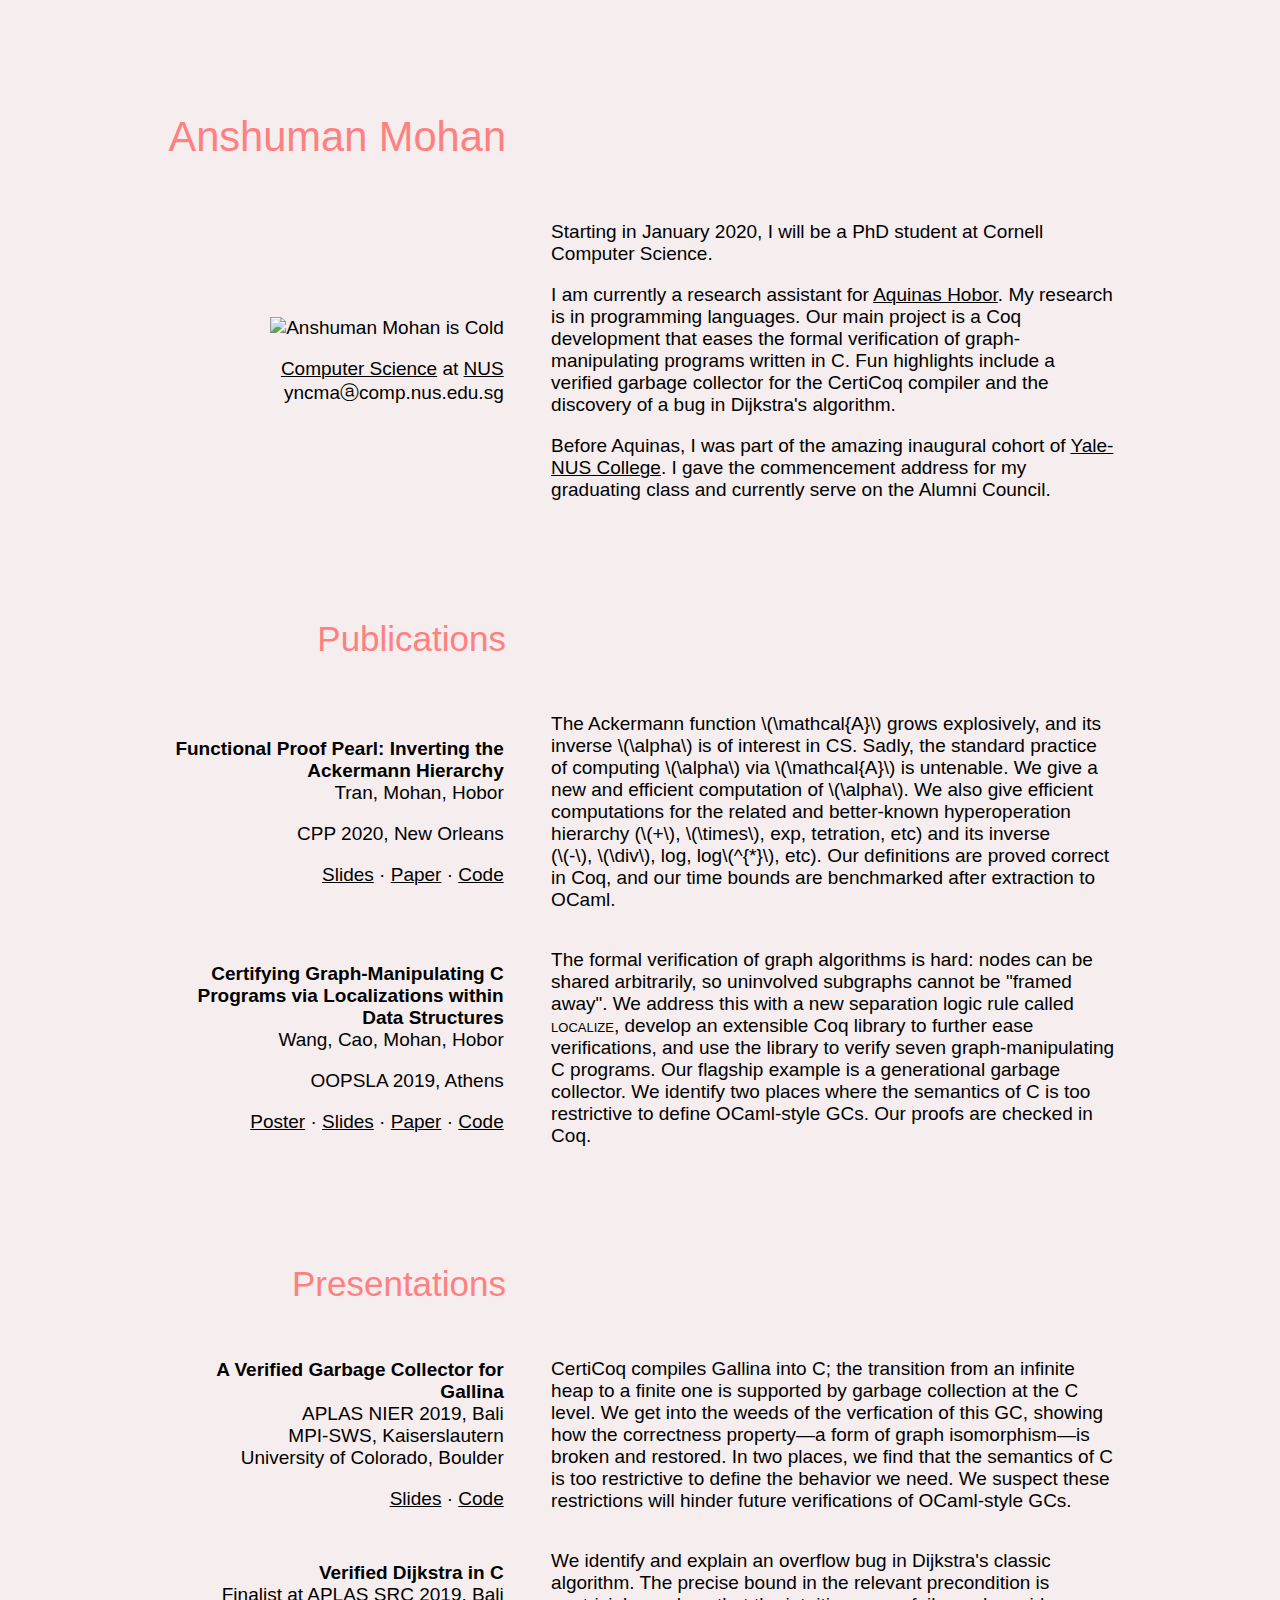
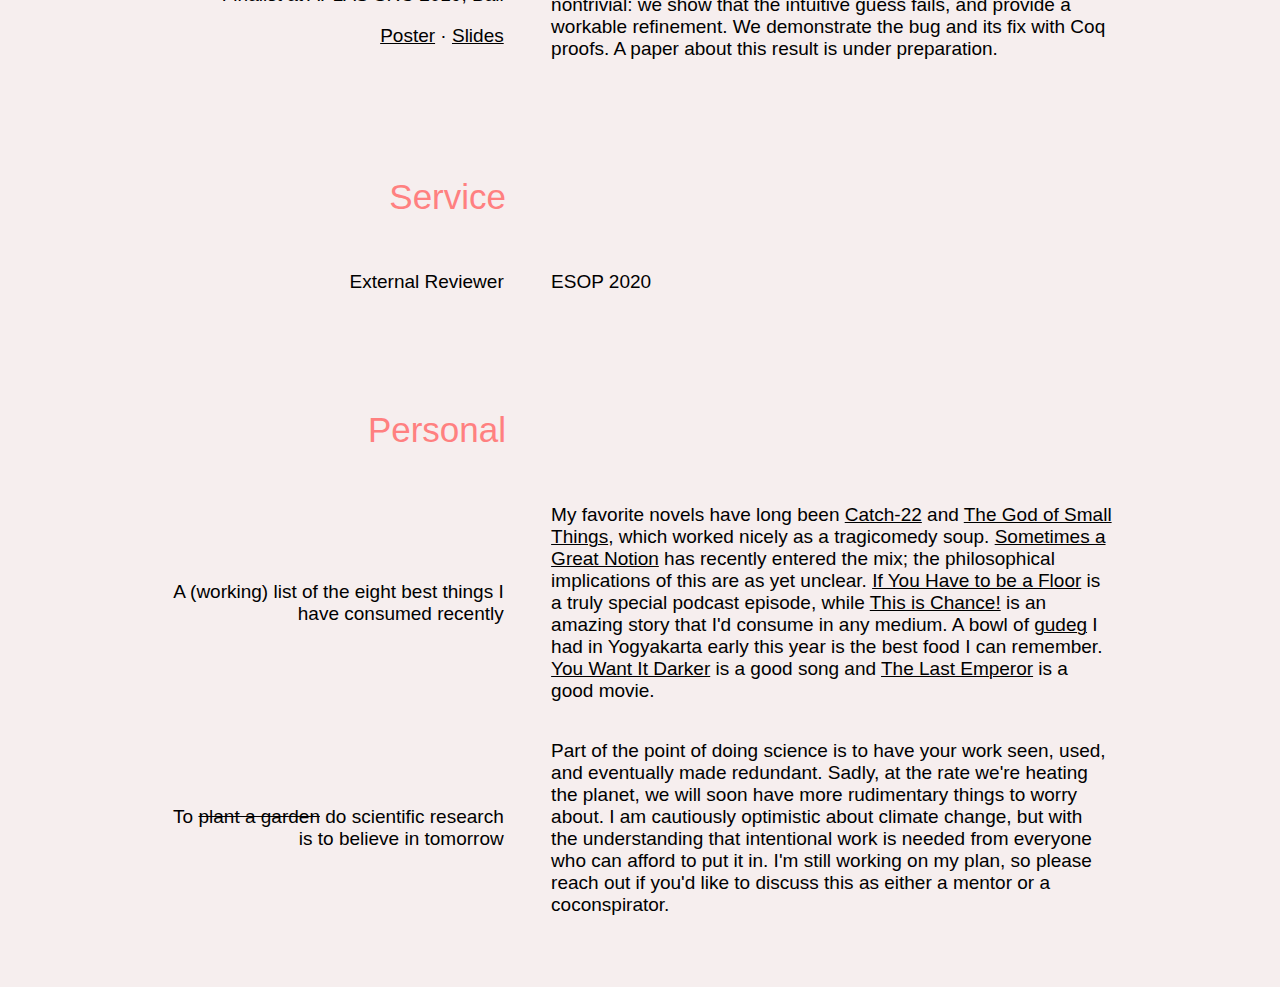
==== commit 4c9725a7: "grr email was incorrect" ====
--- a/index.html
+++ b/index.html
@@ -3,7 +3,8 @@
   <head>
     <link rel="stylesheet" href="style.css">
     <title> Anshuman Mohan </title>
-    <link rel="icon" href="images/favicon.png" type="image/png">
+    <!-- <link rel="icon" href="images/favicon.png" type="image/png"> -->
+    <link rel="shortcut icon" href="images/favicon3.ico" type="image/vnd.microsoft.icon">
     <script src="https://polyfill.io/v3/polyfill.min.js?features=es6"></script>
     <script id="MathJax-script" async
           src="https://cdn.jsdelivr.net/npm/mathjax@3/es5/tex-mml-chtml.js">
@@ -45,7 +46,7 @@
             mohan&#9424cs.cornell.edu -->
             <a href="https://www.comp.nus.edu.sg/">Computer Science</a> at
             <a href="http://nus.edu.sg/">NUS</a> <br>
-            anshuman&#9424comp.nus.edu.sg
+            yncma&#9424comp.nus.edu.sg
           </p>
       </div>
 
@@ -54,12 +55,12 @@
         My research is in programming languages. </p> -->
 
         <p> Starting in January 2020, I will be a <b>PhD student at Cornell 
-        Computer Science</b>. My research is in programming languages. </p>
+        Computer Science</b>. </p>
 
 <!--        <p> Before Cornell, I was a research assistant for  -->
         <p> I am currently a research assistant for 
             <a href="https://www.comp.nus.edu.sg/~hobor/">Aquinas Hobor</a>. 
-            Our main project is a Coq development that eases the <b>formal 
+            My research is in programming languages. Our main project is a Coq development that eases the <b>formal 
             verification</b> of graph-manipulating programs written in C. 
             Fun highlights include a verified garbage collector for the 
             CertiCoq compiler and the discovery of a bug in Dijkstra's algorithm. </p>
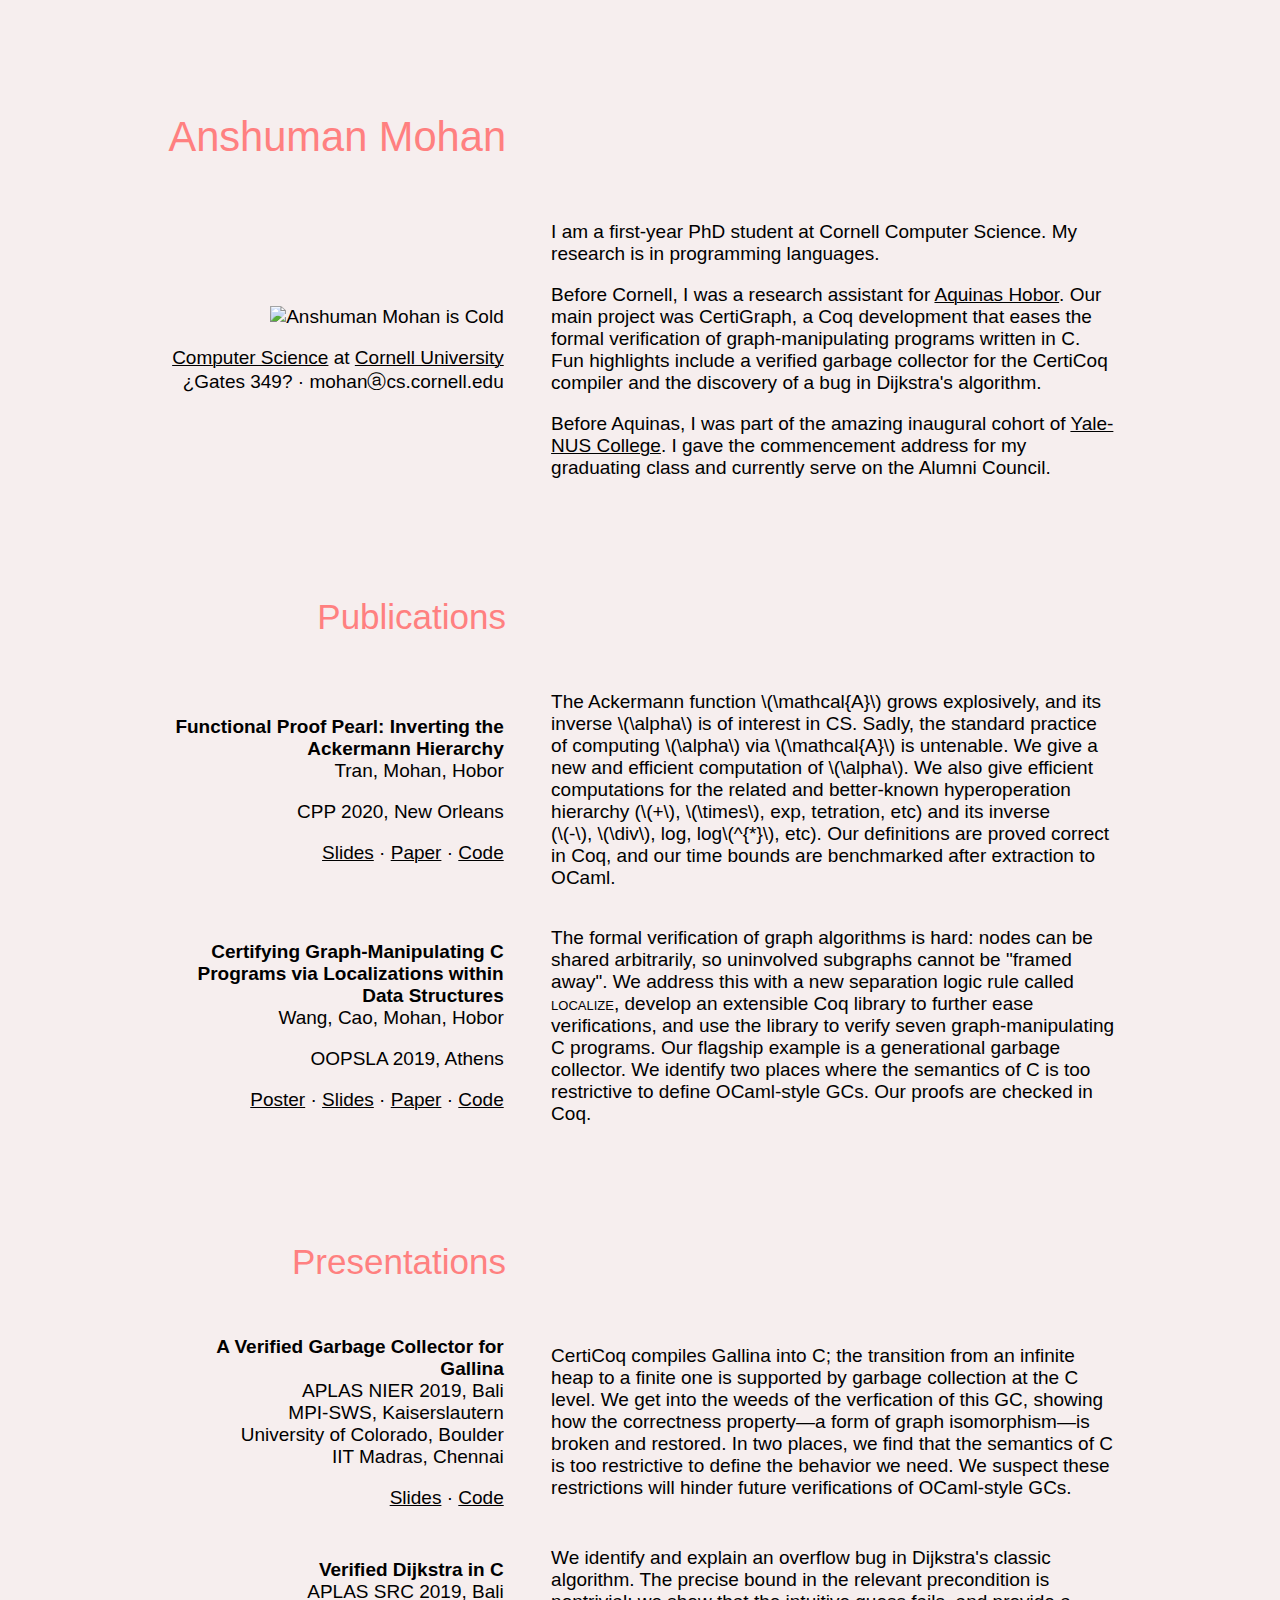
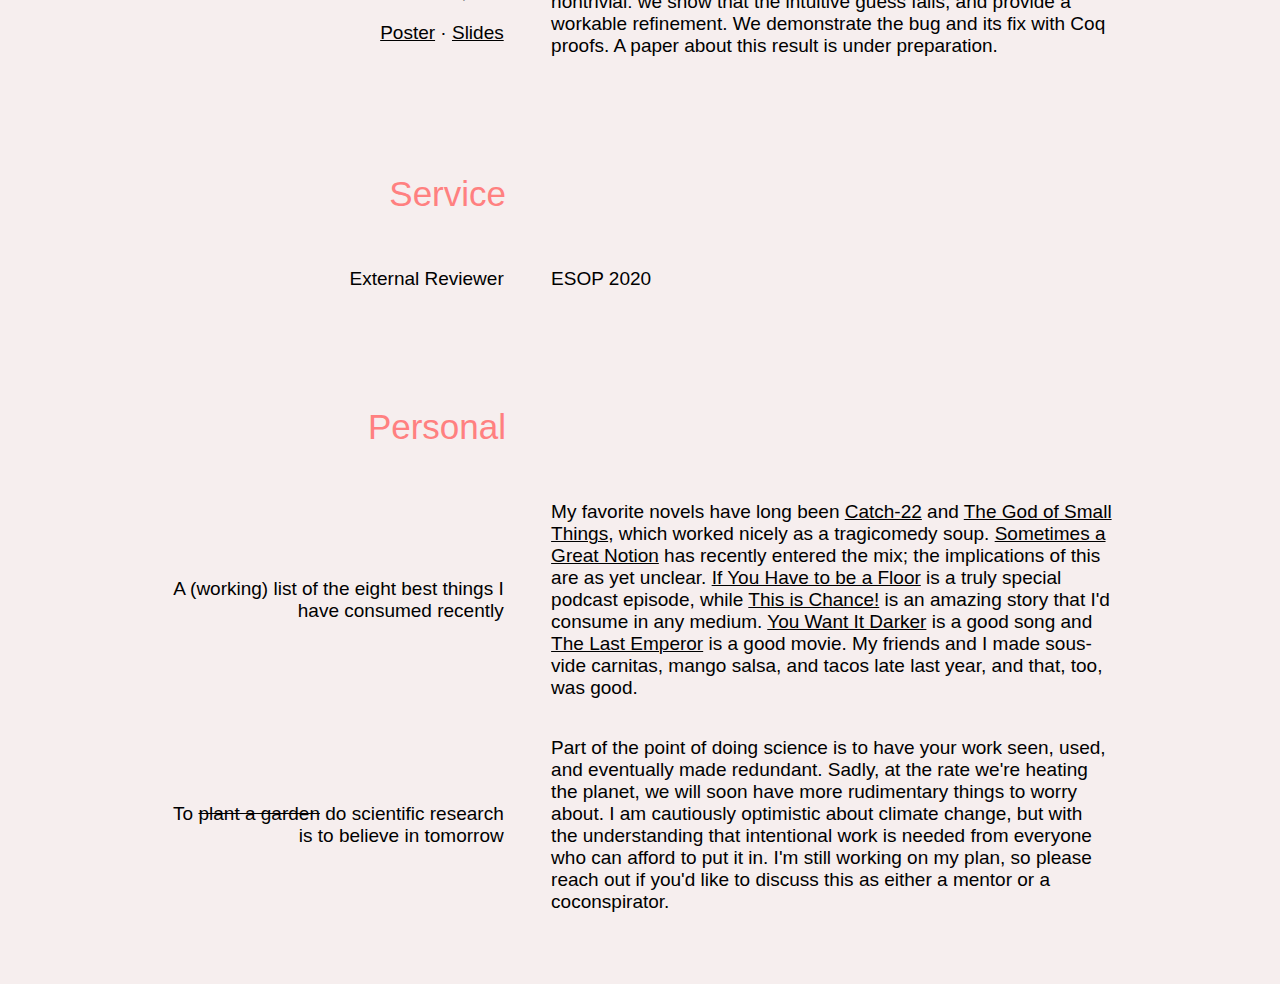
==== commit a85883e6: "Text tweaks, plus moved to Cornell logo etc" ====
--- a/index.html
+++ b/index.html
@@ -3,8 +3,7 @@
   <head>
     <link rel="stylesheet" href="style.css">
     <title> Anshuman Mohan </title>
-    <!-- <link rel="icon" href="images/favicon.png" type="image/png"> -->
-    <link rel="shortcut icon" href="images/favicon3.ico" type="image/vnd.microsoft.icon">
+    <link rel="icon" href="images/favicon.png" type="image/png"> 
     <script src="https://polyfill.io/v3/polyfill.min.js?features=es6"></script>
     <script id="MathJax-script" async
           src="https://cdn.jsdelivr.net/npm/mathjax@3/es5/tex-mml-chtml.js">
@@ -40,28 +39,20 @@
               src="images/anshuman-cold.jpg" 
               alt="Anshuman Mohan is Cold"
               width="340px"> </p>
-        <p> <!--<a href="https://www.cs.cornell.edu/">Computer Science</a> at
+        <p> <a href="https://www.cs.cornell.edu/">Computer Science</a> at
             <a href="https://www.cornell.edu/">Cornell University</a> <br>
-            Gates 430 &middot
-            mohan&#9424cs.cornell.edu -->
-            <a href="https://www.comp.nus.edu.sg/">Computer Science</a> at
-            <a href="http://nus.edu.sg/">NUS</a> <br>
-            yncma&#9424comp.nus.edu.sg
+            ¿Gates 349? &middot
+            mohan&#9424cs.cornell.edu
           </p>
       </div>
 
       <div class="bio blurb">
-        <!-- <p> I am a first-year PhD student at Cornell Computer Science. 
-        My research is in programming languages. </p> -->
-
-        <p> Starting in January 2020, I will be a <b>PhD student at Cornell 
-        Computer Science</b>. </p>
-
-<!--        <p> Before Cornell, I was a research assistant for  -->
-        <p> I am currently a research assistant for 
+        <p> I am a first-year PhD student at Cornell Computer Science. 
+        My research is in programming languages. </p>
+        <p> Before Cornell, I was a research assistant for
             <a href="https://www.comp.nus.edu.sg/~hobor/">Aquinas Hobor</a>. 
-            My research is in programming languages. Our main project is a Coq development that eases the <b>formal 
-            verification</b> of graph-manipulating programs written in C. 
+            Our main project was CertiGraph, a Coq development that eases the formal 
+            verification of graph-manipulating programs written in C. 
             Fun highlights include a verified garbage collector for the 
             CertiCoq compiler and the discovery of a bug in Dijkstra's algorithm. </p>
 
@@ -147,7 +138,8 @@
         <p> <div class="papername"> A Verified Garbage Collector for Gallina </div>
             APLAS NIER 2019, Bali <br>
             MPI-SWS, Kaiserslautern <br>
-            University of Colorado, Boulder </p>
+            University of Colorado, Boulder <br>
+            IIT Madras, Chennai </p>
         <p> <a href="slides/gc-slides.pdf">Slides</a> 
             &middot
             <a href="https://zenodo.org/record/3368779#.X2XOQ5MzYWo">Code</a> </p>
@@ -169,7 +161,7 @@
 
       <div class="dijk-talk info">
         <p> <div class="papername"> Verified Dijkstra in C </div>
-            Finalist at APLAS SRC 2019, Bali </p>
+            APLAS SRC 2019, Bali </p>
         <p> <a href="posters/dijk-poster.pdf">Poster</a> 
             &middot
             <a href="slides/dijk-slides.pdf">Slides</a> </p>
@@ -223,19 +215,20 @@
             <a href="https://en.wikipedia.org/wiki/Sometimes_a_Great_Notion">
             Sometimes a Great Notion</a>
             has recently entered the mix; 
-            the philosophical implications of this are as yet unclear.
+            the implications of this are as yet unclear.
             <a href="https://thememorypalace.us/if-you-have-to-be-a-floor-the-met-residency-episode-6/">
             If You Have to be a Floor</a>
             is a truly special podcast episode, while
             <a href="https://99percentinvisible.org/episode/this-is-chance-redux/">
             This is Chance!</a> 
             is an amazing story that I'd consume in any medium.
-            A bowl of <a href="https://en.wikipedia.org/wiki/Gudeg">gudeg</a> 
-            I had in Yogyakarta early this year is the best food I can remember.
             <a href="https://youtu.be/YD6fvzGIBfQ">You Want It Darker</a> 
             is a good song and 
             <a href="https://en.wikipedia.org/wiki/The_Last_Emperor">The Last Emperor</a>
-            is a good movie. </p>
+            is a good movie.
+            My friends and I made sous-vide carnitas, mango salsa, and tacos late last 
+            year, and that, too, was good.
+            </p>
       </div>
 
       <div class="planet info">
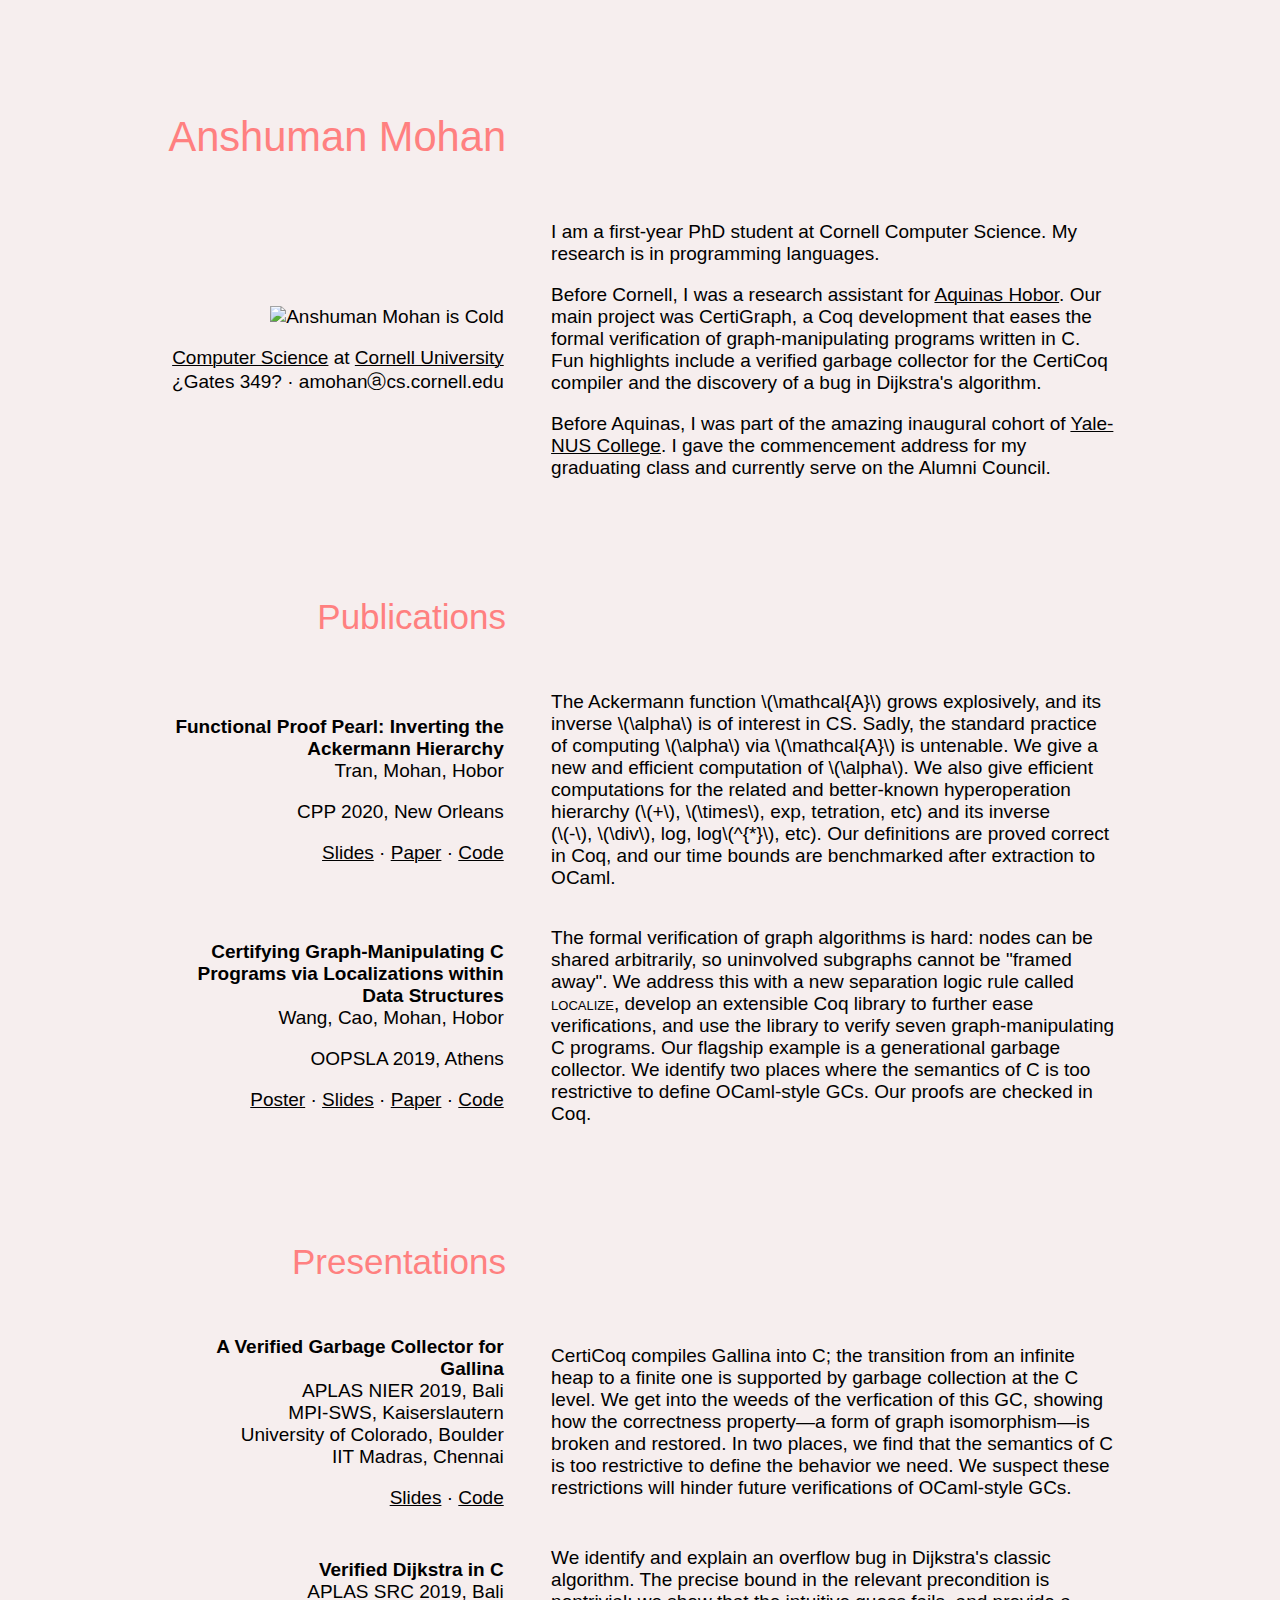
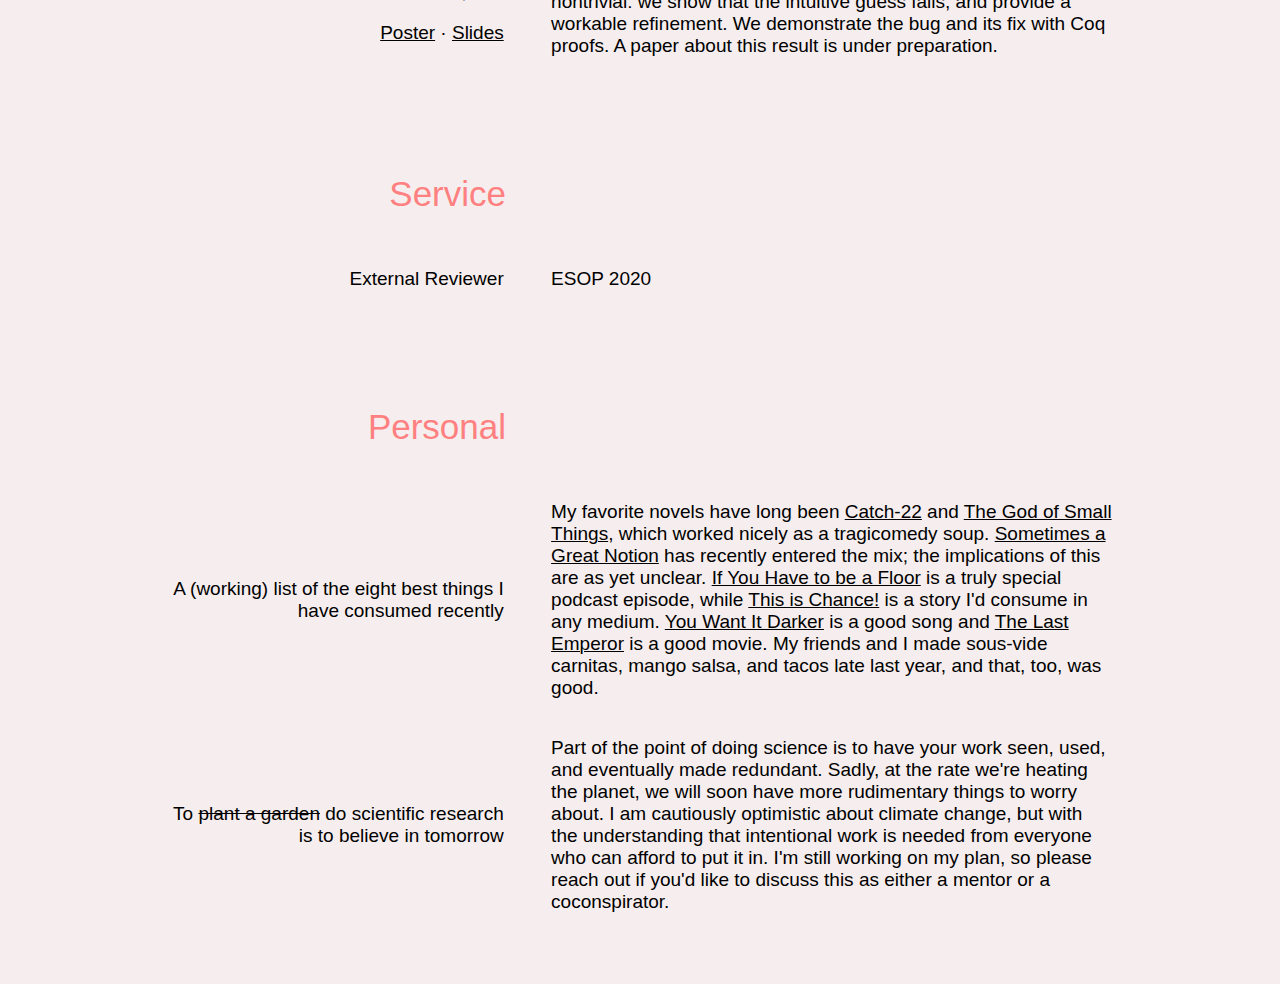
==== commit ffd345d7: "Fiddles to kill orphan" ====
--- a/index.html
+++ b/index.html
@@ -42,7 +42,7 @@
         <p> <a href="https://www.cs.cornell.edu/">Computer Science</a> at
             <a href="https://www.cornell.edu/">Cornell University</a> <br>
             ¿Gates 349? &middot
-            mohan&#9424cs.cornell.edu
+            amohan&#9424cs.cornell.edu
           </p>
       </div>
 
@@ -221,7 +221,7 @@
             is a truly special podcast episode, while
             <a href="https://99percentinvisible.org/episode/this-is-chance-redux/">
             This is Chance!</a> 
-            is an amazing story that I'd consume in any medium.
+            is a story I'd consume in any medium.
             <a href="https://youtu.be/YD6fvzGIBfQ">You Want It Darker</a> 
             is a good song and 
             <a href="https://en.wikipedia.org/wiki/The_Last_Emperor">The Last Emperor</a>
